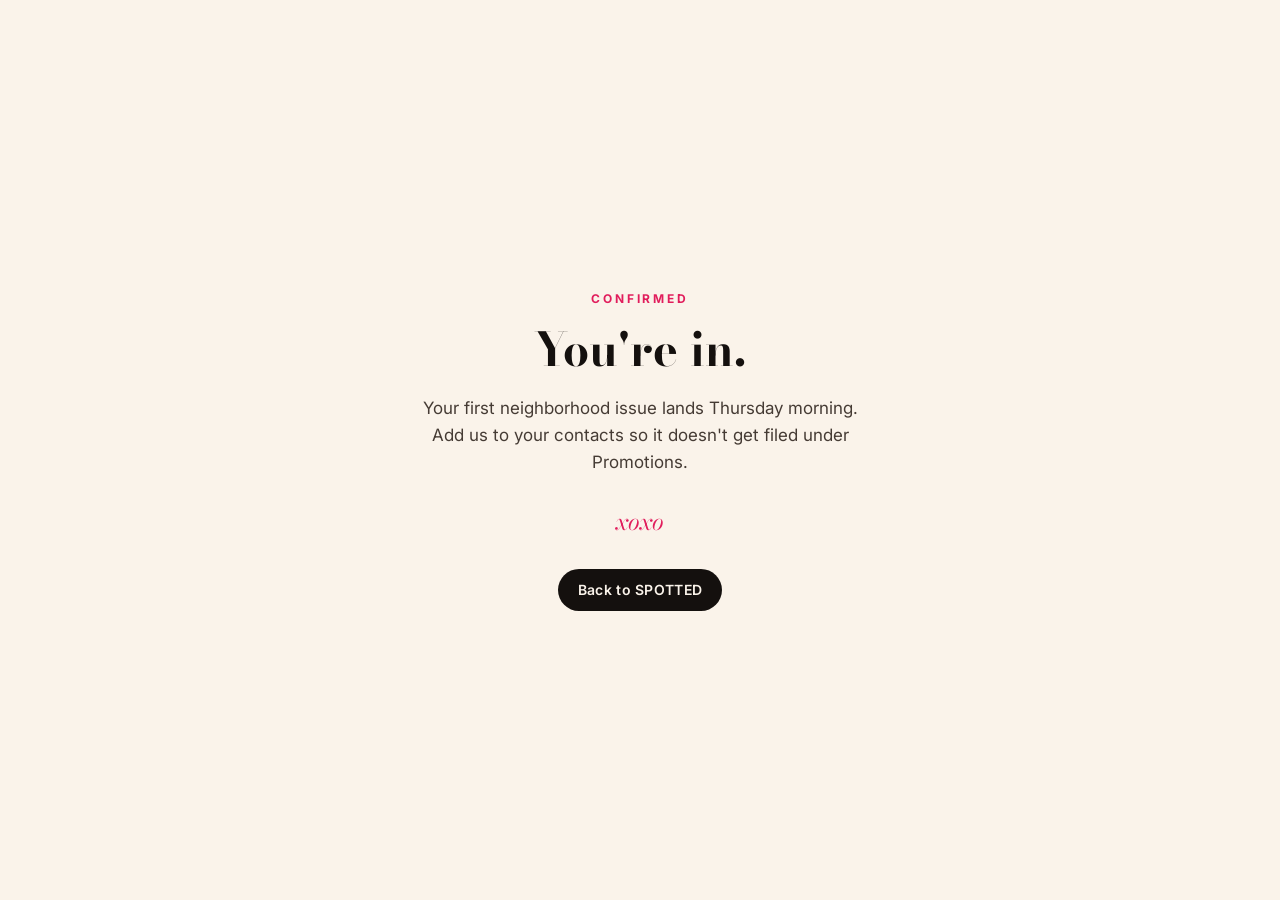
==== confirmed.html @ e12420ff "Move confirm/unsubscribe pages to the static site The emailed confirmation link opened a blank-looki" ====
<!DOCTYPE html>
<html lang="en">
<head>
<meta charset="utf-8" />
<meta name="viewport" content="width=device-width, initial-scale=1" />
<title>You're in — SPOTTED</title>
<meta name="robots" content="noindex" />
<link rel="preconnect" href="https://fonts.googleapis.com" />
<link rel="preconnect" href="https://fonts.gstatic.com" crossorigin />
<link href="https://fonts.googleapis.com/css2?family=Bodoni+Moda:ital,opsz,wght@0,6..96,400..900;1,6..96,400..900&family=Inter:wght@400;500;600;700&display=swap" rel="stylesheet" />
<link rel="stylesheet" href="assets/css/styles.css" />
<link rel="icon" href="data:image/svg+xml,<svg xmlns='http://www.w3.org/2000/svg' viewBox='0 0 100 100'><text y='.9em' font-size='90'>💋</text></svg>" />
<style>
  .standalone {
    min-height: 100vh;
    display: flex;
    align-items: center;
    justify-content: center;
    padding: 24px;
  }
  .standalone .done { max-width: 480px; }
</style>
</head>
<body>

<main class="standalone">
  <div class="done">
    <p class="done__kicker" data-kicker>Confirmed</p>
    <h1 class="done__title" data-title>You're in.</h1>
    <p class="done__body" data-body>Your first issue lands Thursday morning.</p>
    <p class="done__sign">xoxo</p>
    <p style="margin-top:28px;">
      <a class="btn btn--sm" href="/">Back to SPOTTED</a>
    </p>
  </div>
</main>

<script>
(function () {
  var q = new URLSearchParams(location.search);
  var state = q.get("state") || "confirmed";
  var name = (q.get("name") || "").slice(0, 80);
  var hood = (q.get("hood") || "").slice(0, 80);

  var copy = {
    confirmed: {
      kicker: "Confirmed",
      title: name ? "You're in, " + name + "." : "You're in.",
      body: "Your first " + (hood || "neighborhood") + " issue lands Thursday " +
            "morning. Add us to your contacts so it doesn't get filed under Promotions."
    },
    already: {
      kicker: "Already done",
      title: "You're confirmed.",
      body: "Nothing else to do — your " + (hood || "next") + " issue is on its way."
    },
    unsubscribed: {
      kicker: "Heads up",
      title: "You've unsubscribed.",
      body: "This address opted out. Sign up again if that was a mistake."
    },
    invalid: {
      kicker: "Hmm",
      title: "We don't recognize that link.",
      body: "It may have already been used. Sign up again and we'll send a fresh one."
    }
  };

  var c = copy[state] || copy.invalid;

  /* textContent throughout — these values come from the query string. */
  document.querySelector("[data-kicker]").textContent = c.kicker;
  document.querySelector("[data-title]").textContent = c.title;
  document.querySelector("[data-body]").textContent = c.body;
  document.title = c.title + " — SPOTTED";
})();
</script>

</body>
</html>
---- assets/css/styles.css ----
/* ==========================================================================
   SPOTTED — hyperlocal newsletter signup
   Palette: warm cream paper, near-black ink, lipstick pop.
   ========================================================================== */

:root {
  --paper:      #FAF3EA;
  --paper-2:    #F2E5D5;
  --paper-3:    #EADACA;
  --ink:        #14100E;
  --ink-2:      #453B34;
  --ink-3:      #7A6E64;
  --pop:        #E11D5C;
  --pop-deep:   #A81244;
  --pop-wash:   #FCE4EC;
  --plum:       #1C0A14;
  --line:       #DFCDB8;

  --serif: "Bodoni Moda", "Didot", "Times New Roman", serif;
  --sans:  "Inter", -apple-system, BlinkMacSystemFont, "Segoe UI", sans-serif;

  --wrap: 1080px;
  --r:    14px;
}

/* ── reset-ish ───────────────────────────────────────────────────────── */
*, *::before, *::after { box-sizing: border-box; }

/* The [hidden] attribute only sets display:none through the UA stylesheet,
   so any author `display` rule silently beats it — .form below is display:grid
   and would stay on screen underneath the success state. Make it stick. */
[hidden] { display: none !important; }
html { -webkit-text-size-adjust: 100%; scroll-behavior: smooth; }
body {
  margin: 0;
  background: var(--paper);
  color: var(--ink);
  font-family: var(--sans);
  font-size: 17px;
  line-height: 1.6;
  -webkit-font-smoothing: antialiased;
}
img { max-width: 100%; display: block; }
h1, h2, h3 { margin: 0; font-weight: 400; }
p { margin: 0; }

::selection { background: var(--pop); color: #fff; }

:focus-visible {
  outline: 3px solid var(--pop);
  outline-offset: 3px;
  border-radius: 4px;
}

/* ── ticker ──────────────────────────────────────────────────────────── */
.ticker {
  background: var(--ink);
  color: var(--paper);
  overflow: hidden;
  padding: 9px 0;
  font-size: 12px;
  letter-spacing: .16em;
  text-transform: uppercase;
  white-space: nowrap;
}
.ticker__track {
  display: inline-flex;
  animation: slide 42s linear infinite;
}
.ticker__group {
  display: inline-flex;
  align-items: center;
  gap: 20px;
  padding-right: 20px;
}
.ticker__dot { color: var(--pop); }
@keyframes slide { to { transform: translateX(-50%); } }

/* ── nav ─────────────────────────────────────────────────────────────── */
.nav {
  max-width: var(--wrap);
  margin: 0 auto;
  padding: 22px 24px;
  display: flex;
  align-items: center;
  justify-content: space-between;
  gap: 16px;
}
.wordmark { text-decoration: none; color: inherit; }
.wordmark__text {
  font-family: var(--serif);
  font-weight: 800;
  font-size: 26px;
  letter-spacing: .14em;
}

/* ── buttons ─────────────────────────────────────────────────────────── */
.btn {
  display: inline-block;
  background: var(--ink);
  color: var(--paper);
  text-decoration: none;
  font-family: var(--sans);
  font-weight: 600;
  font-size: 15px;
  letter-spacing: .02em;
  padding: 13px 26px;
  border: none;
  border-radius: 999px;
  cursor: pointer;
  transition: background .18s ease, transform .18s ease;
}
.btn:hover { background: var(--pop); transform: translateY(-1px); }
.btn:active { transform: translateY(0); }
.btn--sm  { padding: 10px 20px; font-size: 14px; }
.btn--lg  { padding: 17px 40px; font-size: 17px; }
.btn--full{ width: 100%; }
.btn[disabled] { opacity: .55; cursor: not-allowed; transform: none; }

/* ── hero ────────────────────────────────────────────────────────────── */
.hero {
  max-width: 900px;
  margin: 0 auto;
  padding: 60px 24px 80px;
  text-align: center;
}
.eyebrow {
  font-size: 12px;
  letter-spacing: .22em;
  text-transform: uppercase;
  color: var(--pop);
  font-weight: 600;
  margin-bottom: 26px;
}
.hero__title {
  font-family: var(--serif);
  font-weight: 700;
  font-size: clamp(2.6rem, 7.5vw, 5.2rem);
  line-height: 1.02;
  letter-spacing: -.02em;
}
.hero__title em {
  font-style: italic;
  color: var(--pop);
}
.hero__sub {
  max-width: 570px;
  margin: 28px auto 36px;
  font-size: 18px;
  color: var(--ink-2);
}
.hero__fine {
  margin-top: 18px;
  font-size: 13px;
  color: var(--ink-3);
}

/* ── section titles ──────────────────────────────────────────────────── */
.section-title {
  font-family: var(--serif);
  font-weight: 700;
  font-size: clamp(1.9rem, 4vw, 2.9rem);
  letter-spacing: -.01em;
  text-align: center;
  margin-bottom: 44px;
}
.section-title--left { text-align: left; margin-bottom: 14px; }

/* ── beats ───────────────────────────────────────────────────────────── */
.beats {
  background: var(--plum);
  color: var(--paper);
  padding: 76px 24px 84px;
}
.beats .section-title { color: var(--paper); }
.beats__grid {
  max-width: var(--wrap);
  margin: 0 auto;
  display: grid;
  grid-template-columns: repeat(auto-fit, minmax(250px, 1fr));
  gap: 28px;
}
.beat {
  border-top: 1px solid rgba(250, 243, 234, .22);
  padding-top: 22px;
}
.beat__num {
  font-family: var(--serif);
  font-size: 13px;
  letter-spacing: .2em;
  color: var(--pop);
}
.beat__title {
  font-family: var(--serif);
  font-size: 1.9rem;
  font-weight: 700;
  margin: 8px 0 12px;
}
.beat p {
  color: rgba(250, 243, 234, .74);
  font-size: 15.5px;
}
.beats__anti {
  max-width: var(--wrap);
  margin: 52px auto 0;
  text-align: center;
  font-family: var(--serif);
  font-style: italic;
  font-size: clamp(1.05rem, 2.2vw, 1.35rem);
  color: rgba(250, 243, 234, .6);
}

/* ── preview ─────────────────────────────────────────────────────────── */
.preview {
  max-width: var(--wrap);
  margin: 0 auto;
  padding: 84px 24px;
  display: grid;
  grid-template-columns: 1fr 1.15fr;
  gap: 56px;
  align-items: start;
}
.preview__intro { position: sticky; top: 40px; }
.preview__note {
  color: var(--ink-2);
  font-size: 16.5px;
  max-width: 40ch;
}

.issue {
  background: #fff;
  border: 1px solid var(--line);
  border-radius: var(--r);
  overflow: hidden;
  box-shadow: 0 18px 44px -28px rgba(20, 16, 14, .45);
}
.issue__chrome {
  background: var(--ink);
  color: var(--paper);
  padding: 12px 22px;
  display: flex;
  justify-content: space-between;
  align-items: center;
  font-size: 11.5px;
  letter-spacing: .18em;
  text-transform: uppercase;
}
.issue__from { font-family: var(--serif); font-weight: 700; }
.issue__body { padding: 30px 28px 34px; }
.issue__subject {
  font-family: var(--serif);
  font-weight: 700;
  font-size: 1.85rem;
  line-height: 1.15;
}
.issue__subject span { color: var(--pop); font-style: italic; }
.issue__hi {
  margin: 14px 0 24px;
  color: var(--ink-2);
  font-size: 15.5px;
}
.issue__item {
  border-top: 1px solid var(--paper-3);
  padding: 18px 0;
}
.issue__item p { font-size: 15.5px; color: var(--ink-2); }
.issue__item strong { color: var(--ink); }
.issue__tag {
  display: inline-block;
  background: var(--pop-wash);
  color: var(--pop-deep);
  font-size: 10.5px;
  font-weight: 700;
  letter-spacing: .16em;
  text-transform: uppercase;
  padding: 4px 10px;
  border-radius: 999px;
  margin-bottom: 10px;
}
.issue__sign {
  margin-top: 22px;
  font-family: var(--serif);
  font-style: italic;
  font-size: 1.3rem;
  color: var(--pop);
}

/* ── join / form ─────────────────────────────────────────────────────── */
.join {
  padding: 20px 24px 100px;
}
.join__card {
  max-width: 660px;
  margin: 0 auto;
  background: #fff;
  border: 1px solid var(--line);
  border-radius: 22px;
  padding: clamp(28px, 5vw, 52px);
  box-shadow: 0 24px 60px -40px rgba(20, 16, 14, .5);
}
.join__title {
  font-family: var(--serif);
  font-weight: 700;
  font-size: clamp(2rem, 5vw, 2.8rem);
  line-height: 1.1;
}
.join__sub {
  margin: 12px 0 34px;
  color: var(--ink-2);
  font-size: 16px;
}

.form { display: grid; gap: 22px; }
.field { display: grid; gap: 7px; border: 0; padding: 0; margin: 0; min-width: 0; }
.field-row {
  display: grid;
  grid-template-columns: 1fr 1fr;
  gap: 18px;
}
.field label, .field legend {
  font-size: 13.5px;
  font-weight: 600;
  letter-spacing: .04em;
  text-transform: uppercase;
  color: var(--ink);
  padding: 0;
}
.label-opt {
  text-transform: none;
  letter-spacing: 0;
  font-weight: 400;
  color: var(--ink-3);
  font-size: 12.5px;
}
.field input[type="text"],
.field input[type="email"],
.field select {
  width: 100%;
  font-family: var(--sans);
  font-size: 16px;
  color: var(--ink);
  background: var(--paper);
  border: 1px solid var(--line);
  border-radius: 10px;
  padding: 13px 15px;
  transition: border-color .15s ease, background .15s ease;
}
.field input:focus, .field select:focus {
  background: #fff;
  border-color: var(--ink);
}
.field input::placeholder { color: #B3A496; }
.field select { appearance: none; cursor: pointer;
  background-image: url("data:image/svg+xml,%3Csvg xmlns='http://www.w3.org/2000/svg' viewBox='0 0 12 8'%3E%3Cpath fill='%2314100E' d='M1 1l5 5 5-5'/%3E%3C/svg%3E");
  background-repeat: no-repeat;
  background-position: right 15px center;
  background-size: 11px;
  padding-right: 38px;
}
.field__hint { font-size: 13px; color: var(--ink-3); line-height: 1.45; }
.field__hint--tight { margin-top: -2px; }
.field__err {
  font-size: 13px;
  font-weight: 600;
  color: var(--pop-deep);
}
.field[data-invalid] input,
.field[data-invalid] select { border-color: var(--pop); background: #FFF7FA; }

/* chips (interests) */
.chips { display: flex; flex-wrap: wrap; gap: 9px; margin-top: 4px; }
.chip { position: relative; }
.chip input {
  position: absolute;
  opacity: 0;
  width: 100%; height: 100%;
  margin: 0; cursor: pointer;
}
/* The chip is a <label> inside .field, so it picks up the uppercase
   field-label styling. Reset it here on the span, which beats inheritance. */
.chip span {
  display: block;
  border: 1px solid var(--line);
  background: var(--paper);
  border-radius: 999px;
  padding: 10px 17px;
  font-size: 14.5px;
  font-weight: 400;
  letter-spacing: normal;
  text-transform: none;
  color: var(--ink);
  cursor: pointer;
  user-select: none;
  transition: all .15s ease;
}
.chip input:hover + span { border-color: var(--ink-3); }
.chip input:checked + span {
  background: var(--ink);
  border-color: var(--ink);
  color: var(--paper);
}
.chip input:focus-visible + span { outline: 3px solid var(--pop); outline-offset: 2px; }

/* radios (cadence) */
.radios { display: flex; flex-wrap: wrap; gap: 9px; margin-top: 4px; }
.radio { position: relative; }
.radio input { position: absolute; opacity: 0; width: 100%; height: 100%; margin: 0; cursor: pointer; }
.radio span {
  display: block;
  border: 1px solid var(--line);
  background: var(--paper);
  border-radius: 999px;
  padding: 10px 17px;
  font-size: 14.5px;
  font-weight: 400;
  letter-spacing: normal;
  text-transform: none;
  color: var(--ink);
  cursor: pointer;
  transition: all .15s ease;
}
.radio input:checked + span {
  background: var(--pop-wash);
  border-color: var(--pop);
  color: var(--pop-deep);
  font-weight: 600;
}
.radio input:focus-visible + span { outline: 3px solid var(--pop); outline-offset: 2px; }

.form__legal { font-size: 12.5px; color: var(--ink-3); text-align: center; }
.form__status {
  font-size: 14.5px;
  font-weight: 600;
  text-align: center;
  padding: 12px;
  border-radius: 10px;
  background: var(--pop-wash);
  color: var(--pop-deep);
}

/* success */
.done { text-align: center; padding: 12px 0; }
.done__kicker {
  font-size: 12px;
  letter-spacing: .24em;
  text-transform: uppercase;
  color: var(--pop);
  font-weight: 700;
  margin-bottom: 16px;
}
.done__title {
  font-family: var(--serif);
  font-weight: 700;
  font-size: clamp(2rem, 5vw, 2.9rem);
  line-height: 1.1;
}
.done__body {
  margin: 20px auto 0;
  max-width: 42ch;
  color: var(--ink-2);
}
.done__sign {
  margin-top: 26px;
  font-family: var(--serif);
  font-style: italic;
  font-size: 1.5rem;
  color: var(--pop);
}

/* ── footer ──────────────────────────────────────────────────────────── */
.footer {
  background: var(--ink);
  color: var(--paper);
  text-align: center;
  padding: 52px 24px;
}
.footer__mark {
  font-family: var(--serif);
  font-weight: 800;
  font-size: 24px;
  letter-spacing: .18em;
}
.footer__line {
  margin-top: 10px;
  font-size: 13.5px;
  color: rgba(250, 243, 234, .55);
}

/* ── responsive ──────────────────────────────────────────────────────── */
@media (max-width: 860px) {
  .preview { grid-template-columns: 1fr; gap: 34px; padding: 60px 24px; }
  .preview__intro { position: static; }
  .section-title--left { text-align: left; }
}
@media (max-width: 560px) {
  body { font-size: 16px; }
  .field-row { grid-template-columns: 1fr; }
  .hero { padding: 44px 20px 62px; }
  .btn--lg { padding: 16px 30px; width: 100%; text-align: center; }
}

@media (prefers-reduced-motion: reduce) {
  * { animation: none !important; transition: none !important; scroll-behavior: auto !important; }
}
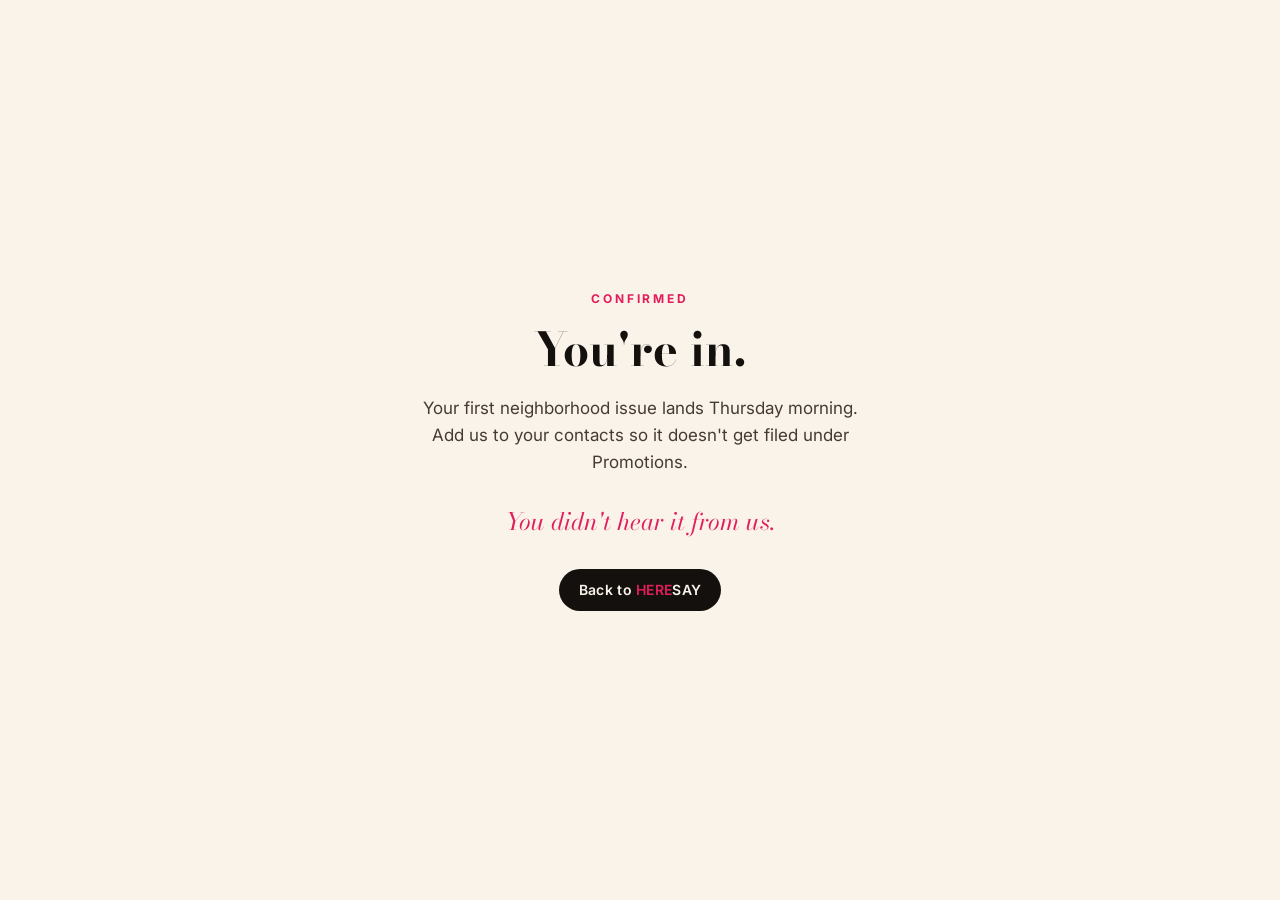
==== commit 5e8ea759: "Rename to HERESAY HERESAY — hearsay, but here, as in what's happening where you are.  The pun only w" ====
--- a/confirmed.html
+++ b/confirmed.html
@@ -3,13 +3,13 @@
 <head>
 <meta charset="utf-8" />
 <meta name="viewport" content="width=device-width, initial-scale=1" />
-<title>You're in — SPOTTED</title>
+<title>You're in — HERESAY</title>
 <meta name="robots" content="noindex" />
 <link rel="preconnect" href="https://fonts.googleapis.com" />
 <link rel="preconnect" href="https://fonts.gstatic.com" crossorigin />
 <link href="https://fonts.googleapis.com/css2?family=Bodoni+Moda:ital,opsz,wght@0,6..96,400..900;1,6..96,400..900&family=Inter:wght@400;500;600;700&display=swap" rel="stylesheet" />
 <link rel="stylesheet" href="assets/css/styles.css" />
-<link rel="icon" href="data:image/svg+xml,<svg xmlns='http://www.w3.org/2000/svg' viewBox='0 0 100 100'><text y='.9em' font-size='90'>💋</text></svg>" />
+<link rel="icon" href="data:image/svg+xml,<svg xmlns='http://www.w3.org/2000/svg' viewBox='0 0 100 100'><text y='.9em' font-size='90'>📍</text></svg>" />
 <style>
   .standalone {
     min-height: 100vh;
@@ -28,9 +28,9 @@
     <p class="done__kicker" data-kicker>Confirmed</p>
     <h1 class="done__title" data-title>You're in.</h1>
     <p class="done__body" data-body>Your first issue lands Thursday morning.</p>
-    <p class="done__sign">xoxo</p>
+    <p class="done__sign">You didn't hear it from us.</p>
     <p style="margin-top:28px;">
-      <a class="btn btn--sm" href="/">Back to SPOTTED</a>
+      <a class="btn btn--sm" href="/">Back to <span class="brand-lead">HERE</span>SAY</a>
     </p>
   </div>
 </main>
@@ -72,7 +72,7 @@
   document.querySelector("[data-kicker]").textContent = c.kicker;
   document.querySelector("[data-title]").textContent = c.title;
   document.querySelector("[data-body]").textContent = c.body;
-  document.title = c.title + " — SPOTTED";
+  document.title = c.title + " — HERESAY";
 })();
 </script>
 
--- a/assets/css/styles.css
+++ b/assets/css/styles.css
@@ -1,5 +1,5 @@
 /* ==========================================================================
-   SPOTTED — hyperlocal newsletter signup
+   HERESAY — hyperlocal newsletter signup
    Palette: warm cream paper, near-black ink, lipstick pop.
    ========================================================================== */
 
@@ -93,6 +93,10 @@
   font-size: 26px;
   letter-spacing: .14em;
 }
+
+/* The pun is load-bearing: HEREsay, as in what's happening here. Spoken aloud
+   it's just "hearsay", so the wordmark is the only place the joke can live. */
+.brand-lead { color: var(--pop); }
 
 /* ── buttons ─────────────────────────────────────────────────────────── */
 .btn {
@@ -153,6 +157,55 @@
   margin-top: 18px;
   font-size: 13px;
   color: var(--ink-3);
+}
+
+/* ── the name ────────────────────────────────────────────────────────── */
+.define {
+  max-width: 660px;
+  margin: 0 auto;
+  padding: 0 24px 84px;
+}
+.define__entry {
+  margin: 0;
+  border-top: 1px solid var(--line);
+  border-bottom: 1px solid var(--line);
+  padding: 28px 0;
+}
+.define__word {
+  font-family: var(--serif);
+  font-weight: 700;
+  font-size: clamp(1.5rem, 3.6vw, 2rem);
+  letter-spacing: -.01em;
+}
+.define__pron,
+.define__pos {
+  font-family: var(--sans);
+  font-size: 13.5px;
+  font-weight: 400;
+  letter-spacing: 0;
+  color: var(--ink-3);
+  margin-left: 8px;
+}
+.define__pos { font-style: italic; }
+.define__sense {
+  margin: 12px 0 0;
+  font-size: 16px;
+  line-height: 1.6;
+  color: var(--ink-2);
+  padding-left: 26px;
+  text-indent: -26px;
+}
+.define__num {
+  display: inline-block;
+  width: 26px;
+  text-indent: 0;
+  color: var(--ink-3);
+  font-variant-numeric: tabular-nums;
+}
+.define__sense em {
+  font-style: italic;
+  color: var(--pop);
+  font-weight: 500;
 }
 
 /* ── section titles ──────────────────────────────────────────────────── */
